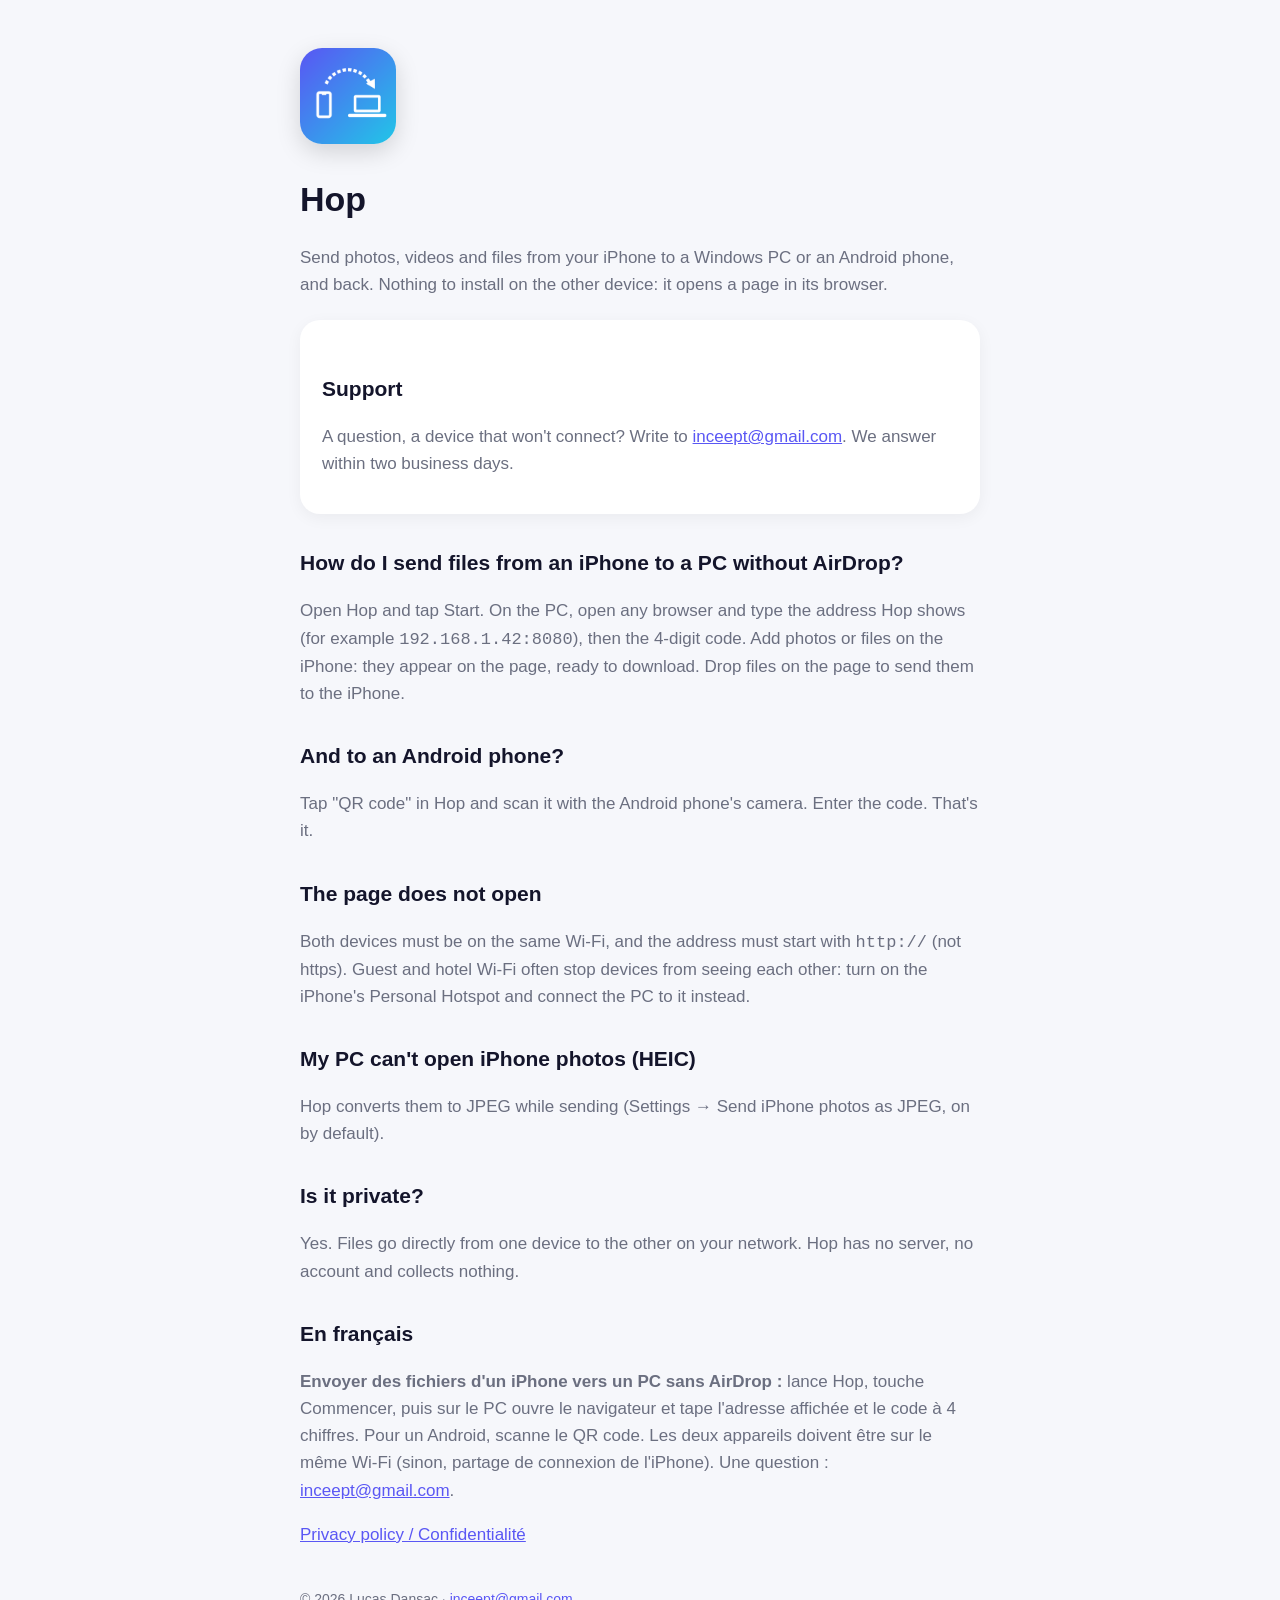
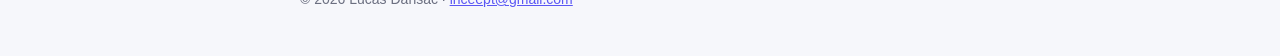
==== index.html @ 998c6ec4 "Site Hop : assistance et confidentialité Co-Authored-By: Claude Opus 5.5 <noreply@anthropic.com>" ====
<!doctype html>
<html lang="en"><head><meta charset="utf-8"><meta name="viewport" content="width=device-width,initial-scale=1">
<title>Hop — Support</title><meta name="description" content="Send files from an iPhone to a Windows PC or an Android phone, with nothing to install on the other device."><link rel="stylesheet" href="style.css"></head>
<body><main><img class="icon" src="icon.png" alt="">
<h1>Hop</h1><p>Send photos, videos and files from your iPhone to a Windows PC or an Android phone, and back. Nothing to install on the other device: it opens a page in its browser.</p>
<div class="card"><h2>Support</h2><p>A question, a device that won't connect? Write to <a href="mailto:inceept@gmail.com?subject=Hop">inceept@gmail.com</a>. We answer within two business days.</p></div>
<h2>How do I send files from an iPhone to a PC without AirDrop?</h2>
<p>Open Hop and tap Start. On the PC, open any browser and type the address Hop shows (for example <code>192.168.1.42:8080</code>), then the 4-digit code. Add photos or files on the iPhone: they appear on the page, ready to download. Drop files on the page to send them to the iPhone.</p>
<h2>And to an Android phone?</h2><p>Tap "QR code" in Hop and scan it with the Android phone's camera. Enter the code. That's it.</p>
<h2>The page does not open</h2><p>Both devices must be on the same Wi-Fi, and the address must start with <code>http://</code> (not https). Guest and hotel Wi-Fi often stop devices from seeing each other: turn on the iPhone's Personal Hotspot and connect the PC to it instead.</p>
<h2>My PC can't open iPhone photos (HEIC)</h2><p>Hop converts them to JPEG while sending (Settings → Send iPhone photos as JPEG, on by default).</p>
<h2>Is it private?</h2><p>Yes. Files go directly from one device to the other on your network. Hop has no server, no account and collects nothing.</p>
<h2>En français</h2>
<p><strong>Envoyer des fichiers d'un iPhone vers un PC sans AirDrop :</strong> lance Hop, touche Commencer, puis sur le PC ouvre le navigateur et tape l'adresse affichée et le code à 4 chiffres. Pour un Android, scanne le QR code. Les deux appareils doivent être sur le même Wi-Fi (sinon, partage de connexion de l'iPhone). Une question : <a href="mailto:inceept@gmail.com?subject=Hop">inceept@gmail.com</a>.</p>
<p><a href="privacy.html">Privacy policy / Confidentialité</a></p><footer>© 2026 Lucas Dansac · <a href="mailto:inceept@gmail.com">inceept@gmail.com</a></footer></main></body></html>
---- style.css ----
:root{--bg:#F6F7FB;--ink:#14152B;--muted:#6B6F80;--accent:#5A57F4;--card:#fff}
@media (prefers-color-scheme:dark){:root{--bg:#0F101E;--ink:#F3F1EC;--muted:#A8ABB8;--card:#1B1E2E}}
*{box-sizing:border-box}body{margin:0;background:var(--bg);color:var(--ink);font:17px/1.6 -apple-system,BlinkMacSystemFont,"Segoe UI",sans-serif}
main{max-width:720px;margin:0 auto;padding:48px 20px}img.icon{width:96px;height:96px;border-radius:22px;box-shadow:0 8px 24px rgba(0,0,0,.15)}
h1{font-size:34px;margin:20px 0 6px}h2{font-size:21px;margin-top:32px}p,li{color:var(--muted)}a{color:var(--accent)}
.card{background:var(--card);border-radius:20px;padding:20px 22px;margin:22px 0;box-shadow:0 4px 16px rgba(0,0,0,.05)}
footer{margin-top:40px;font-size:14px;color:var(--muted)}
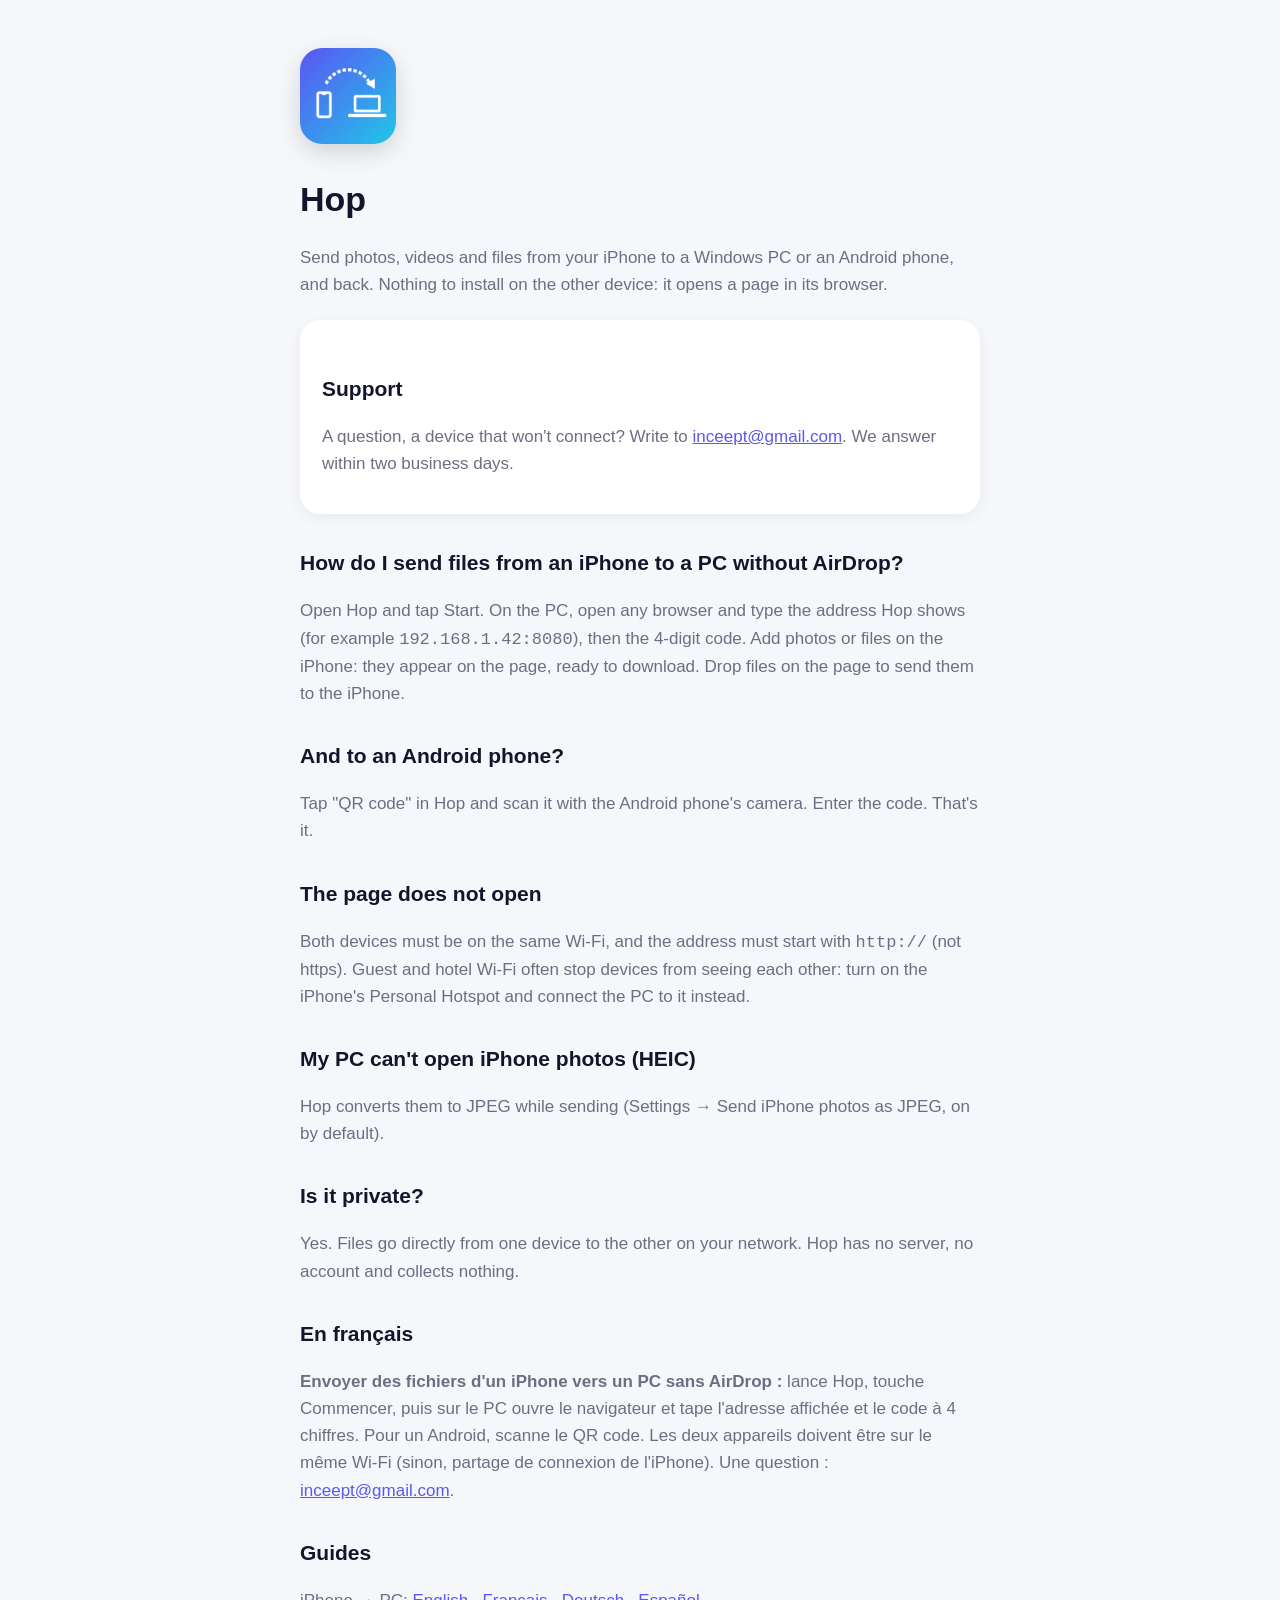
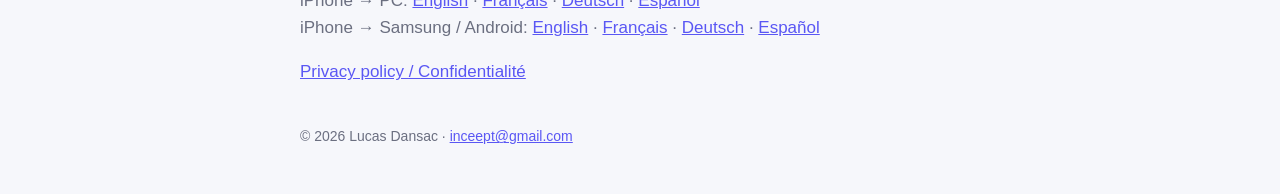
==== commit 9c035684: "Guides iPhone → PC et iPhone → Samsung/Android (EN, FR, DE, ES), sitemap et robots Co-Authored-By: C" ====
--- a/index.html
+++ b/index.html
@@ -12,4 +12,5 @@
 <h2>Is it private?</h2><p>Yes. Files go directly from one device to the other on your network. Hop has no server, no account and collects nothing.</p>
 <h2>En français</h2>
 <p><strong>Envoyer des fichiers d'un iPhone vers un PC sans AirDrop :</strong> lance Hop, touche Commencer, puis sur le PC ouvre le navigateur et tape l'adresse affichée et le code à 4 chiffres. Pour un Android, scanne le QR code. Les deux appareils doivent être sur le même Wi-Fi (sinon, partage de connexion de l'iPhone). Une question : <a href="mailto:inceept@gmail.com?subject=Hop">inceept@gmail.com</a>.</p>
+<h2>Guides</h2><p>iPhone → PC: <a href="iphone-to-pc-without-cable.html">English</a> · <a href="iphone-vers-pc-sans-cable.html">Français</a> · <a href="iphone-auf-pc-ohne-kabel.html">Deutsch</a> · <a href="iphone-a-pc-sin-cable.html">Español</a><br>iPhone → Samsung / Android: <a href="send-photos-iphone-to-samsung.html">English</a> · <a href="envoyer-photos-iphone-vers-samsung.html">Français</a> · <a href="fotos-vom-iphone-auf-samsung.html">Deutsch</a> · <a href="enviar-fotos-iphone-a-samsung.html">Español</a></p>
 <p><a href="privacy.html">Privacy policy / Confidentialité</a></p><footer>© 2026 Lucas Dansac · <a href="mailto:inceept@gmail.com">inceept@gmail.com</a></footer></main></body></html>
--- a/style.css
+++ b/style.css
@@ -4,4 +4,6 @@
 main{max-width:720px;margin:0 auto;padding:48px 20px}img.icon{width:96px;height:96px;border-radius:22px;box-shadow:0 8px 24px rgba(0,0,0,.15)}
 h1{font-size:34px;margin:20px 0 6px}h2{font-size:21px;margin-top:32px}p,li{color:var(--muted)}a{color:var(--accent)}
 .card{background:var(--card);border-radius:20px;padding:20px 22px;margin:22px 0;box-shadow:0 4px 16px rgba(0,0,0,.05)}
-footer{margin-top:40px;font-size:14px;color:var(--muted)}+footer{margin-top:40px;font-size:14px;color:var(--muted)}.cta{background:var(--accent);color:#fff;border-radius:20px;padding:20px 22px;margin:28px 0}.cta p{color:#fff}
+.cta a.btn{display:inline-block;background:#fff;color:var(--accent);font-weight:700;border-radius:12px;padding:10px 16px;text-decoration:none;margin-top:6px}
+nav.lang{font-size:14px;margin-bottom:8px}
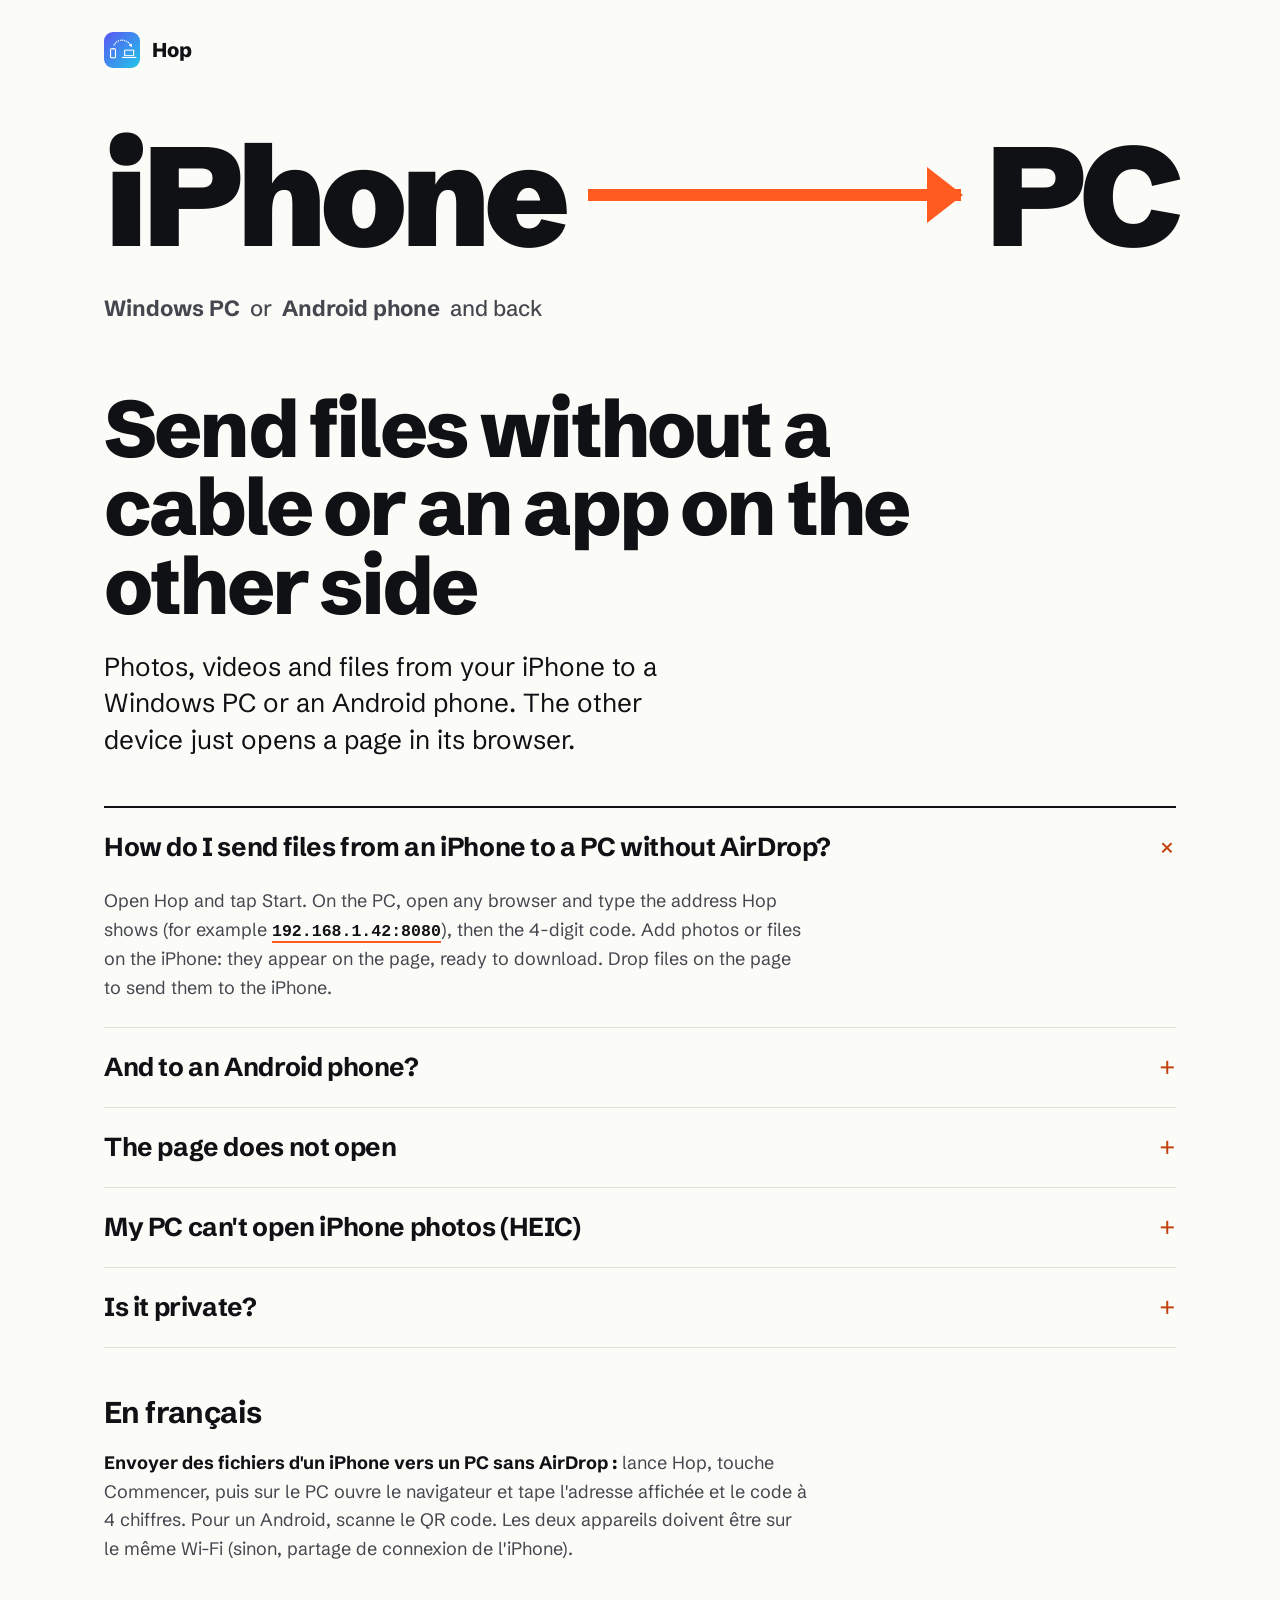
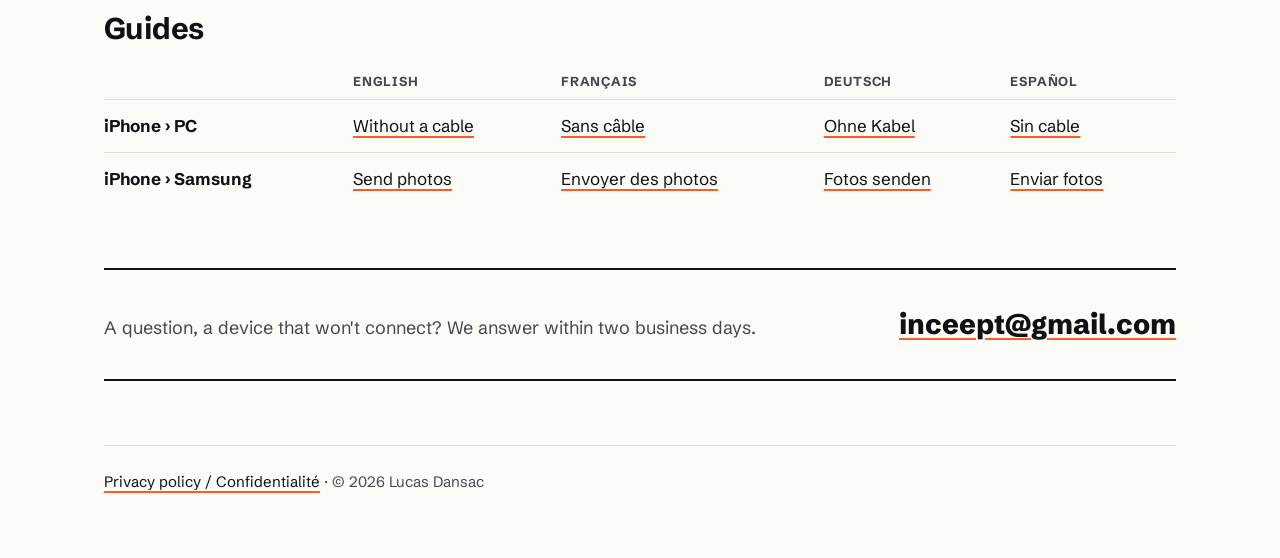
==== commit 713136d0: "Site : nouvelle identité (Schibsted Grotesk, iPhone vers PC en signature, questions repliables, plus" ====
--- a/index.html
+++ b/index.html
@@ -1,16 +1,24 @@
 <!doctype html>
 <html lang="en"><head><meta charset="utf-8"><meta name="viewport" content="width=device-width,initial-scale=1">
-<title>Hop — Support</title><meta name="description" content="Send files from an iPhone to a Windows PC or an Android phone, with nothing to install on the other device."><link rel="stylesheet" href="style.css"></head>
-<body><main><img class="icon" src="icon.png" alt="">
-<h1>Hop</h1><p>Send photos, videos and files from your iPhone to a Windows PC or an Android phone, and back. Nothing to install on the other device: it opens a page in its browser.</p>
-<div class="card"><h2>Support</h2><p>A question, a device that won't connect? Write to <a href="mailto:inceept@gmail.com?subject=Hop">inceept@gmail.com</a>. We answer within two business days.</p></div>
-<h2>How do I send files from an iPhone to a PC without AirDrop?</h2>
-<p>Open Hop and tap Start. On the PC, open any browser and type the address Hop shows (for example <code>192.168.1.42:8080</code>), then the 4-digit code. Add photos or files on the iPhone: they appear on the page, ready to download. Drop files on the page to send them to the iPhone.</p>
-<h2>And to an Android phone?</h2><p>Tap "QR code" in Hop and scan it with the Android phone's camera. Enter the code. That's it.</p>
-<h2>The page does not open</h2><p>Both devices must be on the same Wi-Fi, and the address must start with <code>http://</code> (not https). Guest and hotel Wi-Fi often stop devices from seeing each other: turn on the iPhone's Personal Hotspot and connect the PC to it instead.</p>
-<h2>My PC can't open iPhone photos (HEIC)</h2><p>Hop converts them to JPEG while sending (Settings → Send iPhone photos as JPEG, on by default).</p>
-<h2>Is it private?</h2><p>Yes. Files go directly from one device to the other on your network. Hop has no server, no account and collects nothing.</p>
-<h2>En français</h2>
-<p><strong>Envoyer des fichiers d'un iPhone vers un PC sans AirDrop :</strong> lance Hop, touche Commencer, puis sur le PC ouvre le navigateur et tape l'adresse affichée et le code à 4 chiffres. Pour un Android, scanne le QR code. Les deux appareils doivent être sur le même Wi-Fi (sinon, partage de connexion de l'iPhone). Une question : <a href="mailto:inceept@gmail.com?subject=Hop">inceept@gmail.com</a>.</p>
-<h2>Guides</h2><p>iPhone → PC: <a href="iphone-to-pc-without-cable.html">English</a> · <a href="iphone-vers-pc-sans-cable.html">Français</a> · <a href="iphone-auf-pc-ohne-kabel.html">Deutsch</a> · <a href="iphone-a-pc-sin-cable.html">Español</a><br>iPhone → Samsung / Android: <a href="send-photos-iphone-to-samsung.html">English</a> · <a href="envoyer-photos-iphone-vers-samsung.html">Français</a> · <a href="fotos-vom-iphone-auf-samsung.html">Deutsch</a> · <a href="enviar-fotos-iphone-a-samsung.html">Español</a></p>
-<p><a href="privacy.html">Privacy policy / Confidentialité</a></p><footer>© 2026 Lucas Dansac · <a href="mailto:inceept@gmail.com">inceept@gmail.com</a></footer></main></body></html>
+<title>Hop: support</title><meta name="description" content="Send files from an iPhone to a Windows PC or an Android phone, with nothing to install on the other device."><link rel="preload" href="fonts/schibsted.woff2" as="font" type="font/woff2" crossorigin><link rel="stylesheet" href="style.css"></head>
+<body><main><a class="marque" href="index.html"><img src="icon.png" alt="">Hop</a>
+<div class="transfert" aria-hidden="true"><span>iPhone</span><i></i><span>PC</span></div>
+<p class="vers">Windows PC <b>or</b> Android phone <b>and back</b></p>
+<h1>Send files without a cable or an app on the other side</h1>
+<p class="chapeau">Photos, videos and files from your iPhone to a Windows PC or an Android phone. The other device just opens a page in its browser.</p>
+<section class="questions">
+<details open><summary>How do I send files from an iPhone to a PC without AirDrop?</summary><p>Open Hop and tap Start. On the PC, open any browser and type the address Hop shows (for example <code>192.168.1.42:8080</code>), then the 4-digit code. Add photos or files on the iPhone: they appear on the page, ready to download. Drop files on the page to send them to the iPhone.</p></details>
+<details><summary>And to an Android phone?</summary><p>Tap "QR code" in Hop and scan it with the Android phone's camera. Enter the code. That's it.</p></details>
+<details><summary>The page does not open</summary><p>Both devices must be on the same Wi-Fi, and the address must start with <code>http://</code> (not https). Guest and hotel Wi-Fi often stop devices from seeing each other: turn on the iPhone's Personal Hotspot and connect the PC to it instead.</p></details>
+<details><summary>My PC can't open iPhone photos (HEIC)</summary><p>Hop converts them to JPEG while sending (Settings › Send iPhone photos as JPEG, on by default).</p></details>
+<details><summary>Is it private?</summary><p>Yes. Files go directly from one device to the other on your network. Hop has no server, no account and collects nothing.</p></details>
+</section>
+<section lang="fr"><h2>En français</h2>
+<p><strong>Envoyer des fichiers d'un iPhone vers un PC sans AirDrop :</strong> lance Hop, touche Commencer, puis sur le PC ouvre le navigateur et tape l'adresse affichée et le code à 4 chiffres. Pour un Android, scanne le QR code. Les deux appareils doivent être sur le même Wi-Fi (sinon, partage de connexion de l'iPhone).</p></section>
+<h2>Guides</h2>
+<table class="guides"><thead><tr><th></th><th>English</th><th>Français</th><th>Deutsch</th><th>Español</th></tr></thead><tbody>
+<tr><td><strong>iPhone › PC</strong></td><td><a href="iphone-to-pc-without-cable.html">Without a cable</a></td><td><a href="iphone-vers-pc-sans-cable.html" lang="fr">Sans câble</a></td><td><a href="iphone-auf-pc-ohne-kabel.html" lang="de">Ohne Kabel</a></td><td><a href="iphone-a-pc-sin-cable.html" lang="es">Sin cable</a></td></tr>
+<tr><td><strong>iPhone › Samsung</strong></td><td><a href="send-photos-iphone-to-samsung.html">Send photos</a></td><td><a href="envoyer-photos-iphone-vers-samsung.html" lang="fr">Envoyer des photos</a></td><td><a href="fotos-vom-iphone-auf-samsung.html" lang="de">Fotos senden</a></td><td><a href="enviar-fotos-iphone-a-samsung.html" lang="es">Enviar fotos</a></td></tr>
+</tbody></table>
+<div class="support"><p>A question, a device that won't connect? We answer within two business days.</p><a href="mailto:inceept@gmail.com?subject=Hop">inceept@gmail.com</a></div>
+<footer><a href="privacy.html">Privacy policy / Confidentialité</a> · © 2026 Lucas Dansac</footer></main></body></html>
--- a/style.css
+++ b/style.css
@@ -1,9 +1,49 @@
-:root{--bg:#F6F7FB;--ink:#14152B;--muted:#6B6F80;--accent:#5A57F4;--card:#fff}
-@media (prefers-color-scheme:dark){:root{--bg:#0F101E;--ink:#F3F1EC;--muted:#A8ABB8;--card:#1B1E2E}}
-*{box-sizing:border-box}body{margin:0;background:var(--bg);color:var(--ink);font:17px/1.6 -apple-system,BlinkMacSystemFont,"Segoe UI",sans-serif}
-main{max-width:720px;margin:0 auto;padding:48px 20px}img.icon{width:96px;height:96px;border-radius:22px;box-shadow:0 8px 24px rgba(0,0,0,.15)}
-h1{font-size:34px;margin:20px 0 6px}h2{font-size:21px;margin-top:32px}p,li{color:var(--muted)}a{color:var(--accent)}
-.card{background:var(--card);border-radius:20px;padding:20px 22px;margin:22px 0;box-shadow:0 4px 16px rgba(0,0,0,.05)}
-footer{margin-top:40px;font-size:14px;color:var(--muted)}.cta{background:var(--accent);color:#fff;border-radius:20px;padding:20px 22px;margin:28px 0}.cta p{color:#fff}
-.cta a.btn{display:inline-block;background:#fff;color:var(--accent);font-weight:700;border-radius:12px;padding:10px 16px;text-decoration:none;margin-top:6px}
-nav.lang{font-size:14px;margin-bottom:8px}
+/* Hop : d'un appareil à l'autre. Schibsted Grotesk, noir sur blanc, un orange de signal. Échelle de 8 px. */
+@font-face{font-family:"Schibsted";src:url(fonts/schibsted.woff2) format("woff2");font-weight:400 900;font-display:swap}
+:root{--bg:#FBFBF8;--ink:#101114;--muted:#45474F;--accent:#C2410C;--signal:#FF5A1F;--trait:#DEDDD6;--card:#FBFBF8;
+  --s1:8px;--s2:16px;--s3:24px;--s4:32px;--s6:48px;--s8:64px;--s12:96px}
+@media (prefers-color-scheme:dark){:root{--bg:#101114;--ink:#F4F3EF;--muted:#B4B5BC;--accent:#FF8A5C;--signal:#FF5A1F;--trait:#2B2C31;--card:#101114}}
+*{box-sizing:border-box}html{background:var(--bg)}
+body{margin:0;color:var(--ink);font:400 18px/1.6 "Schibsted",system-ui,sans-serif}
+main{max-width:1120px;margin:0 auto;padding:var(--s4) var(--s3) var(--s8)}
+a{color:var(--ink);text-decoration-color:var(--signal);text-decoration-thickness:2px;text-underline-offset:4px}
+a:hover,a:focus-visible{color:var(--accent);text-decoration-thickness:3px}
+:focus-visible{outline:3px solid var(--signal);outline-offset:3px}
+p,li{color:var(--muted);max-width:64ch}strong{color:var(--ink)}
+code{font:600 .92em ui-monospace,Consolas,monospace;color:var(--ink);background:none;border-bottom:2px solid var(--signal)}
+.marque{display:inline-flex;align-items:center;gap:12px;color:var(--ink);text-decoration:none;font-weight:800;font-size:20px;margin-bottom:var(--s8)}
+.marque img{width:36px;height:36px;border-radius:9px}
+nav.lang{font-size:15px;margin-bottom:var(--s3);color:var(--muted)}
+h1{font-weight:800;font-size:clamp(40px,6.4vw,80px);line-height:.98;letter-spacing:-.035em;margin:0 0 var(--s3);max-width:16ch}
+h2{font-weight:700;font-size:clamp(22px,2.6vw,30px);line-height:1.15;letter-spacing:-.02em;margin:var(--s6) 0 var(--s2)}
+.card{border-left:4px solid var(--signal);padding:var(--s1) 0 var(--s1) var(--s3);margin:var(--s4) 0;background:none}
+footer{margin-top:var(--s8);padding-top:var(--s3);border-top:1px solid var(--trait);font-size:15px;color:var(--muted)}
+.cta{background:var(--ink);padding:var(--s4);margin:var(--s6) 0}.cta p,.cta strong{color:var(--bg);margin-top:0}
+.cta a.btn,.cta .btn{display:inline-block;background:var(--signal);color:#101114;font-weight:800;padding:12px 20px;text-decoration:none}
+.cta a.btn:hover,.cta .btn:hover,.cta a.btn:focus-visible{background:var(--bg);color:var(--ink)}
+
+/* Le transfert : la signature de Hop */
+.transfert{display:grid;grid-template-columns:auto 1fr auto;align-items:center;gap:var(--s3);margin:0 0 var(--s4)}
+.transfert span{font-weight:900;font-size:clamp(48px,11vw,152px);line-height:.9;letter-spacing:-.05em}
+.transfert i{display:block;height:clamp(6px,1vw,12px);background:var(--signal);position:relative}
+.transfert i::after{content:"";position:absolute;right:-2px;top:50%;transform:translateY(-50%);border-left:clamp(18px,3vw,36px) solid var(--signal);border-top:clamp(14px,2.2vw,28px) solid transparent;border-bottom:clamp(14px,2.2vw,28px) solid transparent}
+.vers{display:flex;flex-wrap:wrap;gap:4px 10px;font-weight:700;font-size:clamp(18px,2vw,22px);margin:0 0 var(--s8)}
+.vers b{color:var(--muted);font-weight:500}
+.chapeau{font-size:clamp(20px,2.2vw,26px);line-height:1.4;color:var(--ink);max-width:36ch;margin:0 0 var(--s4)}
+
+/* Questions : des lignes qui s'ouvrent */
+.questions{border-top:2px solid var(--ink);margin:var(--s6) 0}
+.questions details{border-bottom:1px solid var(--trait)}
+.questions summary{list-style:none;cursor:pointer;display:flex;justify-content:space-between;gap:var(--s3);padding:var(--s3) 0;font-weight:700;font-size:clamp(20px,2.2vw,26px);letter-spacing:-.015em;line-height:1.2}
+.questions summary::-webkit-details-marker{display:none}
+.questions summary::after{content:"+";font-weight:400;color:var(--accent);transition:transform .2s}
+.questions details[open] summary::after{transform:rotate(45deg)}
+.questions summary:hover,.questions summary:focus-visible{color:var(--accent)}
+.questions details p{margin:0 0 var(--s3)}
+.guides{width:100%;border-collapse:collapse;font-size:17px}
+.guides th{text-align:left;font-size:13px;letter-spacing:.06em;text-transform:uppercase;color:var(--muted);padding:var(--s1) 0}
+.guides td{border-top:1px solid var(--trait);padding:12px var(--s2) 12px 0}
+.support{display:flex;flex-wrap:wrap;justify-content:space-between;align-items:baseline;gap:var(--s2);border-top:2px solid var(--ink);border-bottom:2px solid var(--ink);padding:var(--s4) 0;margin:var(--s8) 0 0}
+.support p{margin:0}.support a{font-weight:800;font-size:clamp(20px,2.4vw,28px)}
+@media (max-width:720px){main{padding:var(--s3) var(--s2) var(--s6)}.marque{margin-bottom:var(--s6)}.transfert{gap:var(--s2)}.guides td{display:block;border:0;padding:4px 0}.guides tr{display:block;border-top:1px solid var(--trait);padding:var(--s1) 0}.guides thead{display:none}}
+@media (prefers-reduced-motion:reduce){*{transition:none!important}}
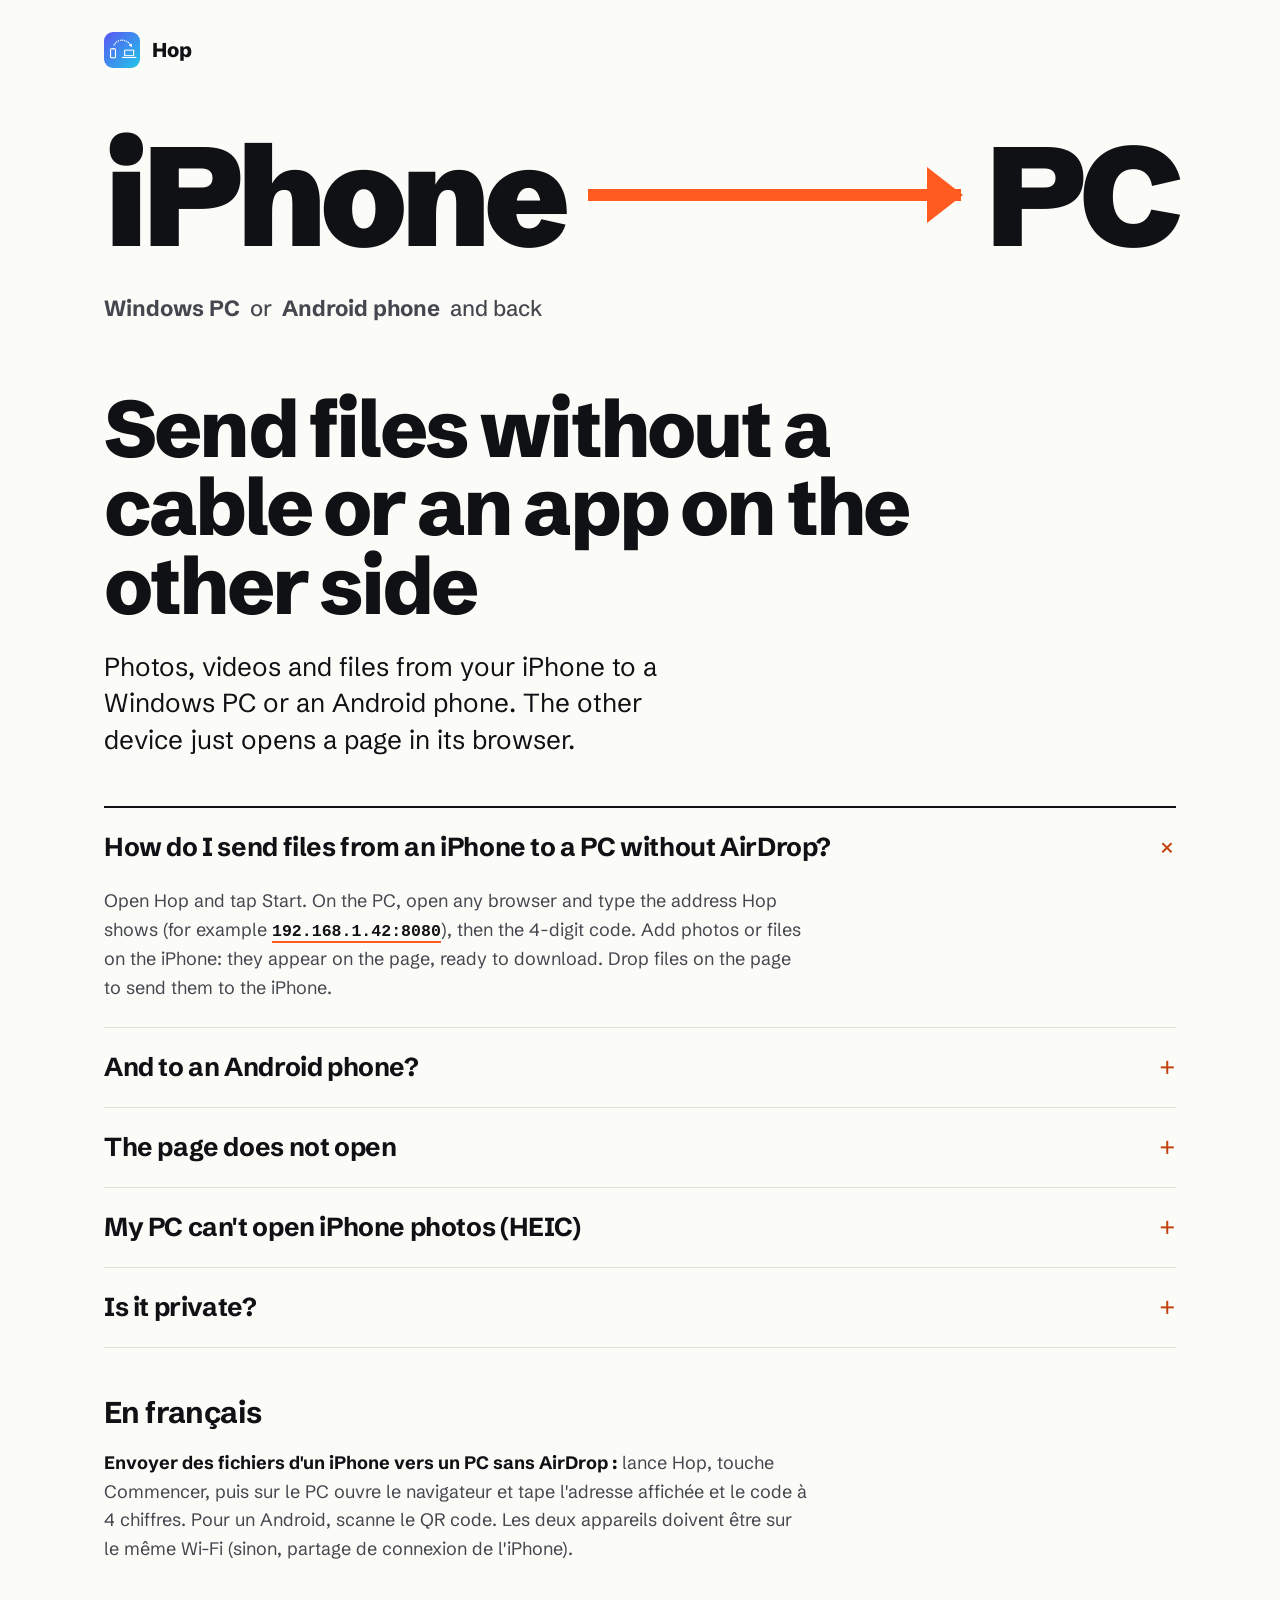
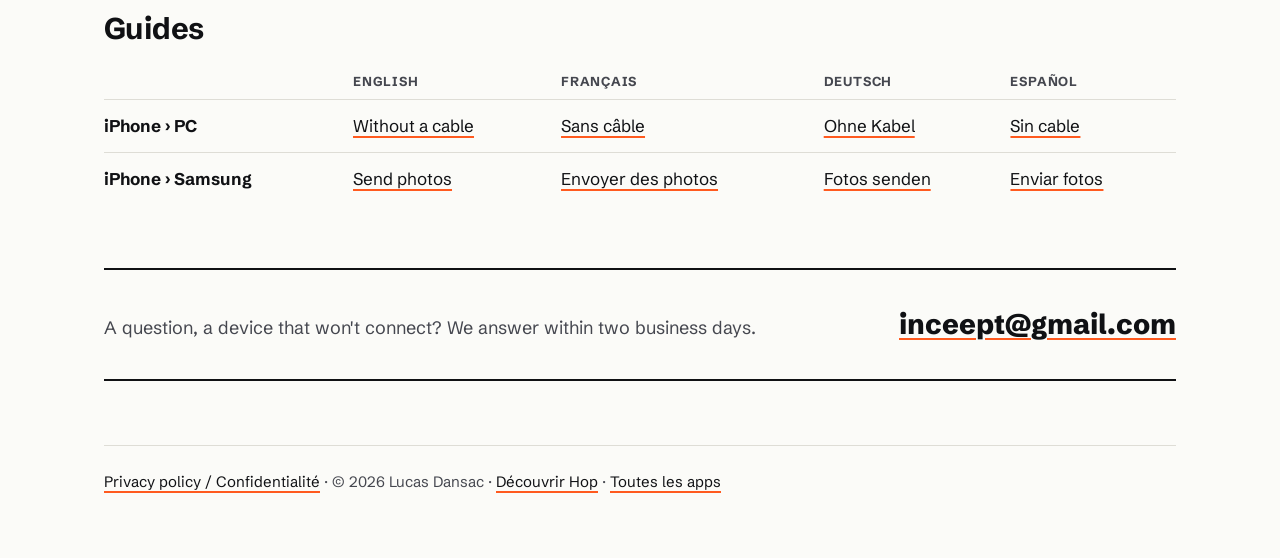
==== commit 70d35f2b: "Lien vers la présentation de l'app et le site des apps Co-Authored-By: Claude Opus 5.5 <noreply@anth" ====
--- a/index.html
+++ b/index.html
@@ -21,4 +21,4 @@
 <tr><td><strong>iPhone › Samsung</strong></td><td><a href="send-photos-iphone-to-samsung.html">Send photos</a></td><td><a href="envoyer-photos-iphone-vers-samsung.html" lang="fr">Envoyer des photos</a></td><td><a href="fotos-vom-iphone-auf-samsung.html" lang="de">Fotos senden</a></td><td><a href="enviar-fotos-iphone-a-samsung.html" lang="es">Enviar fotos</a></td></tr>
 </tbody></table>
 <div class="support"><p>A question, a device that won't connect? We answer within two business days.</p><a href="mailto:inceept@gmail.com?subject=Hop">inceept@gmail.com</a></div>
-<footer><a href="privacy.html">Privacy policy / Confidentialité</a> · © 2026 Lucas Dansac</footer></main></body></html>
+<footer><a href="privacy.html">Privacy policy / Confidentialité</a> · © 2026 Lucas Dansac · <a href="/hop/">Découvrir Hop</a> · <a href="/">Toutes les apps</a></footer></main></body></html>
